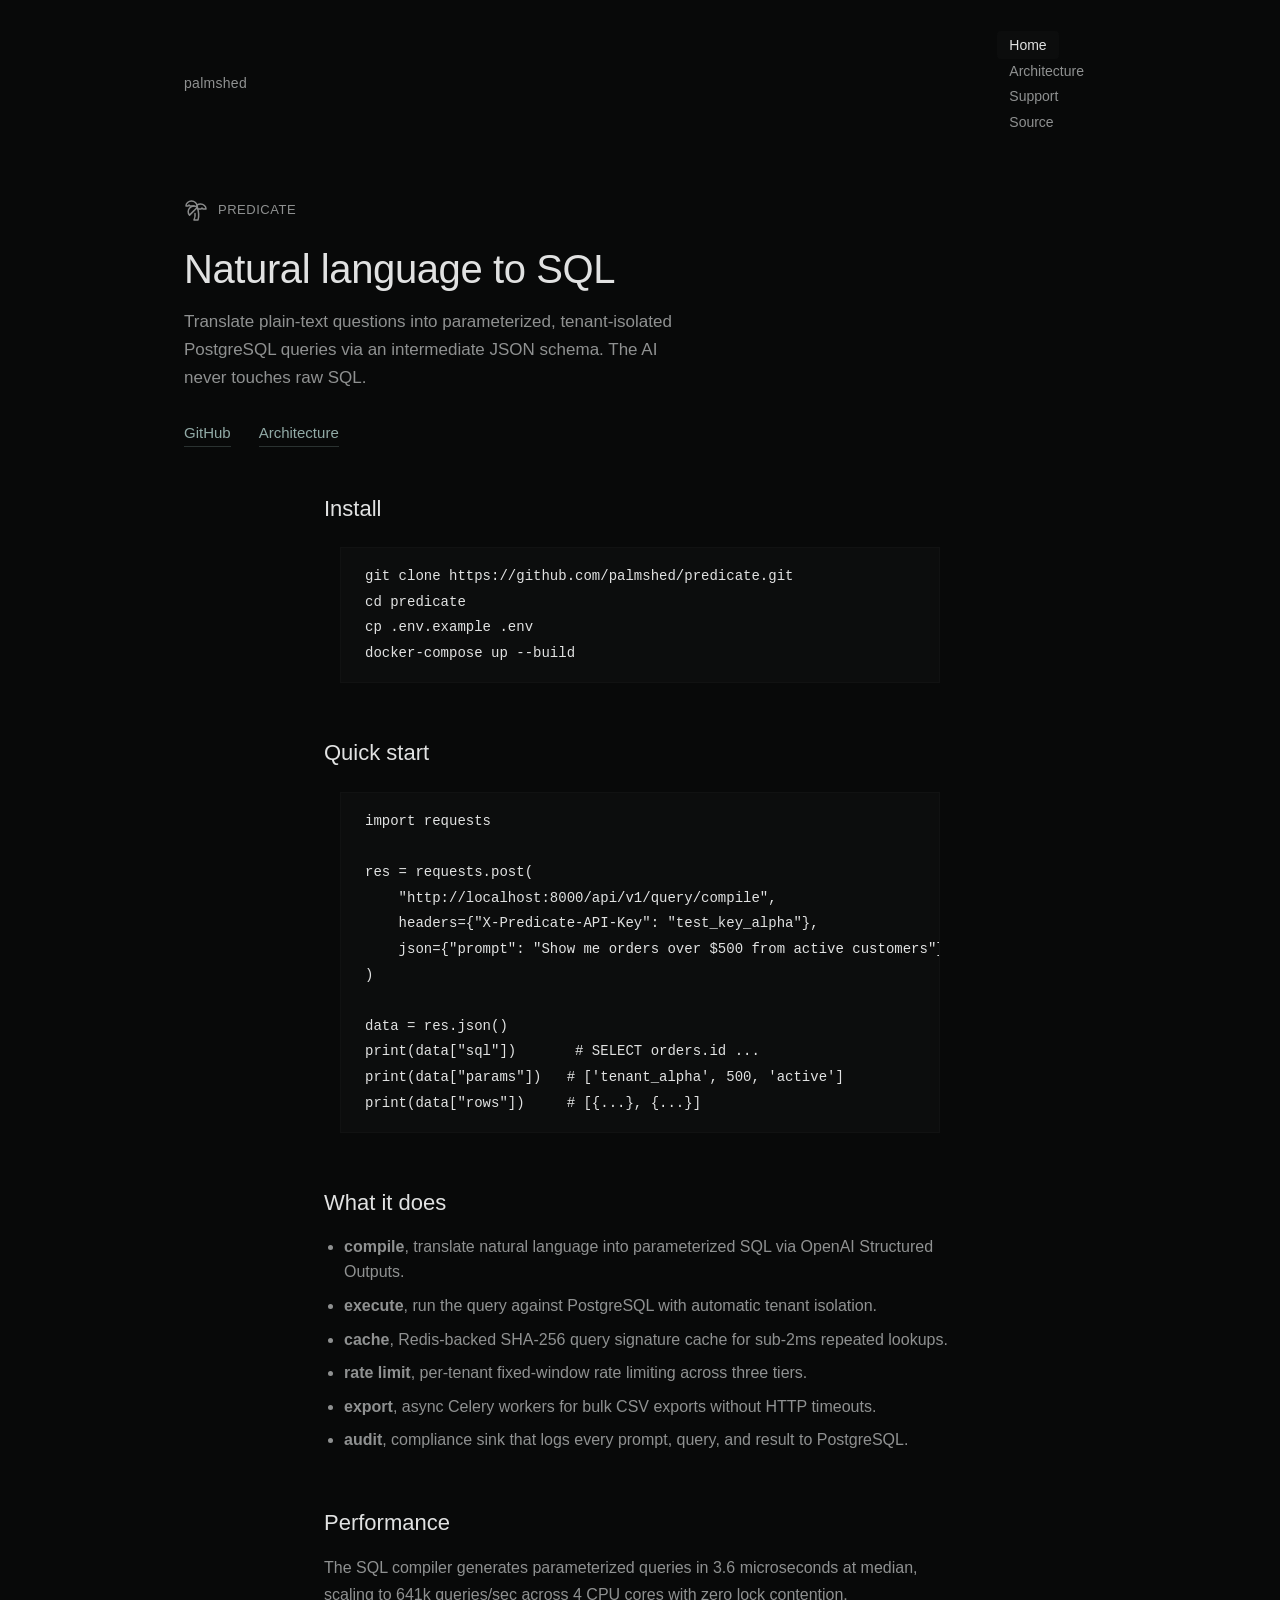
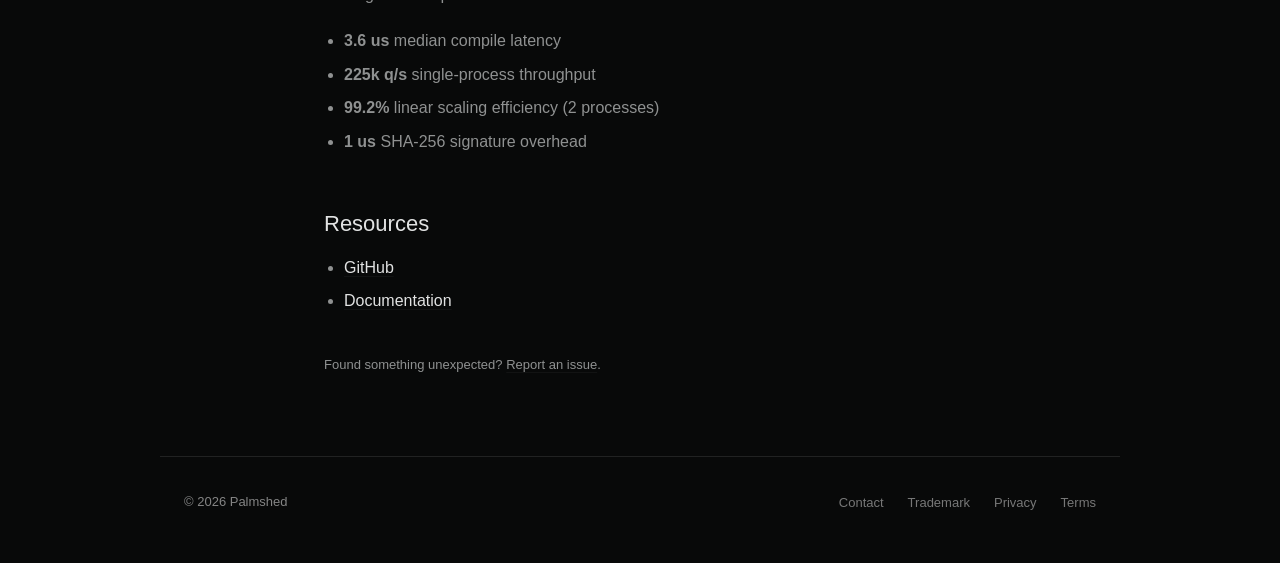
==== .github/website/index.html @ 476b5e03 "feat: add website and deploy workflow" ====
<!doctype html>
<html lang="en">
  <head>
    <meta charset="utf-8" />
    <meta name="viewport" content="width=device-width, initial-scale=1" />
    <title>predicate</title>
    <meta name="description" content="predicate ~ natural language to SQL translation middleware." />
    <link rel="stylesheet" href="./styles.css" />
    <link rel="icon" type="image/svg+xml" href="./favicon.svg" />
  </head>
  <body>
    <nav>
      <span class="nav-mark">palmshed</span>
      <ul class="nav-links" id="nav">
        <li><a href="./index.html" class="active">Home</a></li>
        <li><a href="./app.html">Architecture</a></li>
        <li><a href="./support.html">Support</a></li>
        <li><a href="https://github.com/palmshed/predicate">Source</a></li>
      </ul>
      <button class="mobile-menu-toggle" aria-label="Menu" aria-expanded="false">Menu</button>
    </nav>

    <div class="hero">
      <div class="hero-content">
        <div class="hero-mark">
          <svg viewBox="0 0 24 24" fill="none" stroke="currentColor" stroke-width="1.5" stroke-linecap="round" stroke-linejoin="round" aria-hidden="true">
            <path d="M13 8c0-2.76-2.46-5-5.5-5S2 5.24 2 8h2l1-1 1 1h4"/>
            <path d="M13 7.14A5.82 5.82 0 0 1 16.5 6c3.04 0 5.5 2.24 5.5 5h-3l-1-1-1 1h-3"/>
            <path d="M5.89 9.71c-2.15 2.15-2.3 5.47-.35 7.43l4.24-4.25.7-.7.71-.71 2.12-2.12c-1.95-1.96-5.27-1.8-7.42.35"/>
            <path d="M11 15.5c.5 2.5-.17 4.5-1 6.5h4c2-5.5-.5-12-1-14"/>
          </svg>
          <span>predicate</span>
        </div>
        <h1>Natural language to SQL</h1>
        <p>Translate plain-text questions into parameterized, tenant-isolated PostgreSQL queries via an intermediate JSON schema. The AI never touches raw SQL.</p>
        <div class="hero-actions">
          <a href="https://github.com/palmshed/predicate">GitHub</a>
          <a href="./app.html">Architecture</a>
        </div>
      </div>
    </div>

    <div class="page">
      <section>
        <h2>Install</h2>
        <pre><code>git clone https://github.com/palmshed/predicate.git
cd predicate
cp .env.example .env
docker-compose up --build</code></pre>
      </section>

      <section>
        <h2>Quick start</h2>
        <pre><code>import requests

res = requests.post(
    "http://localhost:8000/api/v1/query/compile",
    headers={"X-Predicate-API-Key": "test_key_alpha"},
    json={"prompt": "Show me orders over $500 from active customers"}
)

data = res.json()
print(data["sql"])       # SELECT orders.id ...
print(data["params"])   # ['tenant_alpha', 500, 'active']
print(data["rows"])     # [{...}, {...}]</code></pre>
      </section>

      <section>
        <h2>What it does</h2>
        <ul>
          <li><strong>compile</strong>, translate natural language into parameterized SQL via OpenAI Structured Outputs.</li>
          <li><strong>execute</strong>, run the query against PostgreSQL with automatic tenant isolation.</li>
          <li><strong>cache</strong>, Redis-backed SHA-256 query signature cache for sub-2ms repeated lookups.</li>
          <li><strong>rate limit</strong>, per-tenant fixed-window rate limiting across three tiers.</li>
          <li><strong>export</strong>, async Celery workers for bulk CSV exports without HTTP timeouts.</li>
          <li><strong>audit</strong>, compliance sink that logs every prompt, query, and result to PostgreSQL.</li>
        </ul>
      </section>

      <section>
        <h2>Performance</h2>
        <p>The SQL compiler generates parameterized queries in 3.6 microseconds at median, scaling to 641k queries/sec across 4 CPU cores with zero lock contention.</p>
        <ul>
          <li><strong>3.6 us</strong> median compile latency</li>
          <li><strong>225k q/s</strong> single-process throughput</li>
          <li><strong>99.2%</strong> linear scaling efficiency (2 processes)</li>
          <li><strong>1 us</strong> SHA-256 signature overhead</li>
        </ul>
      </section>

      <section>
        <h2>Resources</h2>
        <ul>
          <li><a href="https://github.com/palmshed/predicate">GitHub</a></li>
          <li><a href="https://github.com/palmshed/predicate/blob/main/README.md">Documentation</a></li>
        </ul>
        <p class="feedback">Found something unexpected? <a href="https://github.com/palmshed/predicate/issues">Report an issue</a>.</p>
      </section>
    </div>

    <footer>
      <p>&copy; 2026 Palmshed</p>
      <ul class="footer-links">
        <li><a href="./contact.html">Contact</a></li>
        <li><a href="./trademark.html">Trademark</a></li>
        <li><a href="./privacy.html">Privacy</a></li>
        <li><a href="./terms.html">Terms</a></li>
      </ul>
    </footer>

    <script>
      (function() {
        var toggle = document.querySelector('.mobile-menu-toggle');
        var nav = document.getElementById('nav');
        if (!toggle || !nav) return;
        function sync() { toggle.setAttribute('aria-expanded', nav.classList.contains('active')); }
        toggle.addEventListener('click', function(e) {
          e.stopPropagation();
          nav.classList.toggle('active');
          sync();
        });
        document.addEventListener('click', function(e) {
          if (nav.classList.contains('active') && !nav.contains(e.target) && e.target !== toggle) {
            nav.classList.remove('active');
            sync();
          }
        });
        document.addEventListener('keydown', function(e) {
          if (e.key === 'Escape' && nav.classList.contains('active')) {
            nav.classList.remove('active');
            sync();
            toggle.focus();
          }
        });
      })();
    </script>
  </body>
</html>
---- .github/website/styles.css ----
:root {
  --bg: #080909;
  --surface: #0e1010;
  --text: #e1e2e2;
  --text-secondary: #8f9191;
  --accent: #91AAA6;
  --border: rgba(255, 255, 255, 0.04);
  --code-bg: rgba(255, 255, 255, 0.015);
  --font: -apple-system, BlinkMacSystemFont, "Segoe UI", Roboto, Helvetica, Arial, sans-serif;
  --mono: ui-monospace, SFMono-Regular, "SF Mono", Menlo, Consolas, monospace;
}

* {
  box-sizing: border-box;
  margin: 0;
  padding: 0;
}

body {
  background: var(--bg);
  color: var(--text);
  font-family: var(--font);
  font-size: 1rem;
  line-height: 1.6;
  -webkit-font-smoothing: antialiased;
}

a {
  color: var(--text);
  text-decoration: underline;
  text-underline-offset: 3px;
  text-decoration-color: var(--border);
}

a:hover {
  color: var(--accent);
  text-decoration-color: var(--accent);
}

:focus-visible {
  outline: 1.5px solid var(--accent);
  outline-offset: 2px;
}

nav {
  display: flex;
  align-items: center;
  justify-content: space-between;
  padding: 2rem 1.5rem 0;
  max-width: 960px;
  margin: 0 auto;
  position: relative;
}

.nav-mark {
  font-size: 0.875rem;
  font-weight: 500;
  color: var(--text-secondary);
  letter-spacing: 0.02em;
}

.nav-links {
  gap: 0.25rem;
  list-style: none;
}

.nav-links a {
  font-size: 0.875rem;
  color: var(--text-secondary);
  text-decoration: none;
  padding: 0.375rem 0.75rem;
  border-radius: 4px;
  transition: none;
}

.nav-links a:hover,
.nav-links a.active {
  color: var(--text);
  background: var(--code-bg);
}

.mobile-menu-toggle {
  display: none;
  background: none;
  border: 1px solid var(--border);
  border-radius: 4px;
  cursor: pointer;
  padding: 0.5rem 0.75rem;
  color: var(--text-secondary);
  font-family: var(--font);
  font-size: 0.8125rem;
}

.mobile-menu-toggle:hover {
  color: var(--text);
  border-color: rgba(255, 255, 255, 0.15);
}

.hero {
  padding: 4rem 1.5rem 3rem;
  max-width: 960px;
  margin: 0 auto;
}

.hero-content {
  max-width: 640px;
}

.hero-mark {
  display: flex;
  align-items: center;
  gap: 0.625rem;
  margin-bottom: 1.5rem;
}

.hero-mark svg {
  width: 1.5rem;
  height: 1.5rem;
  opacity: 0.6;
  flex-shrink: 0;
}

.hero-mark span {
  font-size: 0.8125rem;
  color: var(--text-secondary);
  font-weight: 500;
  letter-spacing: 0.04em;
  text-transform: uppercase;
}

.hero h1 {
  font-size: clamp(1.625rem, 4.5vw, 2.5rem);
  font-weight: 500;
  line-height: 1.15;
  margin-bottom: 1rem;
  letter-spacing: -0.01em;
  max-width: 500px;
}

.hero p {
  font-size: clamp(1rem, 2.5vw, 1.0625rem);
  color: var(--text-secondary);
  line-height: 1.65;
  max-width: 520px;
}

.hero-actions {
  margin-top: 1.75rem;
  display: flex;
  gap: 1.75rem;
  align-items: center;
  flex-wrap: wrap;
}

.hero-actions a {
  font-size: 0.9375rem;
  font-weight: 500;
  color: var(--accent);
  text-decoration: none;
  border-bottom: 1px solid rgba(145, 170, 166, 0.25);
  padding-bottom: 1px;
}

.hero-actions a:hover {
  color: var(--text);
  border-color: var(--text-secondary);
}

.page {
  max-width: 680px;
  margin: 0 auto;
  padding: 0 1.5rem 5rem;
}

.page section + section {
  margin-top: 3.5rem;
}

.page h2 {
  font-size: 1.375rem;
  font-weight: 500;
  margin-bottom: 1rem;
  color: var(--text);
  line-height: 1.3;
}

.page h3 {
  font-size: 1.0625rem;
  font-weight: 500;
  margin-bottom: 0.75rem;
  color: var(--text);
}

.page p {
  margin-bottom: 1.25rem;
  color: var(--text-secondary);
  line-height: 1.7;
}

.page p:last-child {
  margin-bottom: 0;
}

.page ul {
  margin-bottom: 1.25rem;
  padding-left: 1.25rem;
  color: var(--text-secondary);
}

.page li {
  margin-bottom: 0.5rem;
  line-height: 1.6;
}

.page li:last-child {
  margin-bottom: 0;
}

.page a,
.hero p a {
  color: var(--text);
  text-decoration: underline;
  text-underline-offset: 3px;
  text-decoration-color: var(--border);
}

.page a:hover,
.hero p a:hover {
  color: var(--accent);
  text-decoration-color: var(--accent);
}

code {
  font-family: var(--mono);
  font-size: 0.875em;
  color: #d0ddd9;
  background: var(--code-bg);
  padding: 0.125rem 0.375rem;
  border-radius: 3px;
  word-break: break-word;
}

pre {
  background: var(--code-bg);
  border: 1px solid rgba(255, 255, 255, 0.02);
  padding: 1rem 1.5rem;
  overflow-x: auto;
  margin-top: 1.5rem;
  margin-bottom: 1.5rem;
  max-width: 600px;
  margin-left: auto;
  margin-right: auto;
}

pre code {
  background: none;
  padding: 0;
  color: var(--text);
  font-size: 0.875rem;
  line-height: 1.65;
  font-family: var(--mono);
}

.table {
  width: 100%;
  border-collapse: collapse;
  margin-bottom: 1.5rem;
  font-size: 0.875rem;
}

.table th {
  text-align: left;
  padding: 0.75rem 1rem;
  color: var(--text-secondary);
  font-weight: 500;
  border-bottom: 1px solid var(--border);
  font-size: 0.75rem;
  text-transform: uppercase;
  letter-spacing: 0.04em;
}

.table td {
  padding: 0.75rem 1rem;
  color: var(--text-secondary);
  border-bottom: 1px solid var(--border);
  vertical-align: top;
  line-height: 1.6;
}

.table tr:last-child td {
  border-bottom: none;
}

footer {
  max-width: 960px;
  margin: 0 auto;
  padding: 2rem 1.5rem 3rem;
  border-top: 1px solid rgba(255, 255, 255, 0.1);
  display: flex;
  justify-content: space-between;
  align-items: center;
  flex-wrap: wrap;
  gap: 1rem;
}

footer p {
  color: rgba(255, 255, 255, 0.5);
  font-size: 0.8125rem;
}

.footer-links {
  display: flex;
  gap: 1.5rem;
  list-style: none;
}

.footer-links a {
  color: rgba(255, 255, 255, 0.45);
  font-size: 0.8125rem;
  text-decoration: none;
}

.footer-links a:hover {
  color: var(--text);
}

.feedback {
  font-size: 0.8125rem;
  margin-top: 2.5rem;
}

.feedback a {
  color: inherit;
}

.hero-short {
  padding: 3rem 1.5rem 2.5rem;
}

.hero-short h1 {
  font-size: clamp(1.375rem, 3.5vw, 2rem);
  max-width: 480px;
}

.hero-short .hero-content {
  max-width: 560px;
}

.hero-404 {
  padding-top: 5rem;
  padding-bottom: 4rem;
}

.subtext {
  font-size: 0.875rem;
  color: var(--text-secondary);
  margin-top: 0.75rem;
}

@media (max-width: 768px) {
  nav {
    padding: 1.25rem 1rem 0;
  }

  .nav-links {
    display: none;
    position: absolute;
    top: 100%;
    left: 0;
    right: 0;
    background: var(--surface);
    border: 1px solid var(--border);
    border-radius: 8px;
    padding: 0.25rem;
    flex-direction: column;
    gap: 0;
    z-index: 100;
    margin: 0.5rem 1rem 0;
  }

  .nav-links.active {
    display: flex;
  }

  .nav-links a {
    padding: 0.75rem 1rem;
    font-size: 1rem;
    border-radius: 0;
  }

  .nav-links li:first-child a {
    border-radius: 6px 6px 0 0;
  }

  .nav-links li:last-child a {
    border-radius: 0 0 6px 6px;
  }

  .mobile-menu-toggle {
    display: flex;
    align-items: center;
    padding: 0.75rem 1rem;
    min-height: 44px;
    min-width: 44px;
  }

  .hero {
    padding: 2.5rem 1rem 2rem;
  }

  .hero h1 {
    max-width: none;
  }

  .hero p {
    font-size: 1rem;
  }

  .hero-content {
    max-width: none;
  }

  .page {
    padding: 0 1rem 3rem;
  }

  .page section + section {
    margin-top: 2.5rem;
  }

  .feedback {
    margin-top: 2rem;
  }

  footer {
    padding: 1.5rem 1rem 2rem;
    flex-direction: column;
    text-align: center;
  }

  .table th {
    display: none;
  }

  .table td {
    display: block;
    padding: 0.5rem 0;
    border: none;
  }

  .table tr {
    display: block;
    padding: 0.75rem 0;
    margin-bottom: 1rem;
  }

  .table td::before {
    content: attr(data-label);
    display: block;
    font-size: 0.75rem;
    text-transform: uppercase;
    letter-spacing: 0.03em;
    color: var(--text-secondary);
    margin-bottom: 0.25rem;
  }
}

@media (max-height: 500px) and (max-width: 900px) {
  .hero {
    padding: 1.5rem 1rem 1rem;
  }

  .hero-short {
    padding: 1.25rem 1rem 1rem;
  }

  .hero-404 {
    padding-top: 2rem;
    padding-bottom: 1.5rem;
  }
}

@media (max-width: 480px) {
  .hero {
    padding: 2rem 1rem 1.5rem;
  }

  .hero-short {
    padding: 2rem 1rem 1.5rem;
  }

  .hero-404 {
    padding-top: 3rem;
    padding-bottom: 2.5rem;
  }

  .hero-actions {
    flex-direction: column;
    align-items: flex-start;
    gap: 1rem;
  }

  .page {
    padding: 0 1rem 2rem;
  }

  .page section + section {
    margin-top: 2rem;
  }

  .feedback {
    margin-top: 1.5rem;
  }

  pre {
    padding: 0.75rem 1rem;
  }

  footer {
    gap: 0.75rem;
  }

  .footer-links {
    gap: 1rem;
    flex-wrap: wrap;
    justify-content: center;
  }

  .footer-links a {
    display: inline-block;
    padding: 0.75rem 0;
  }
}

@media (prefers-reduced-motion: reduce) {
  *, *::before, *::after {
    animation: none !important;
    transition: none !important;
  }
}
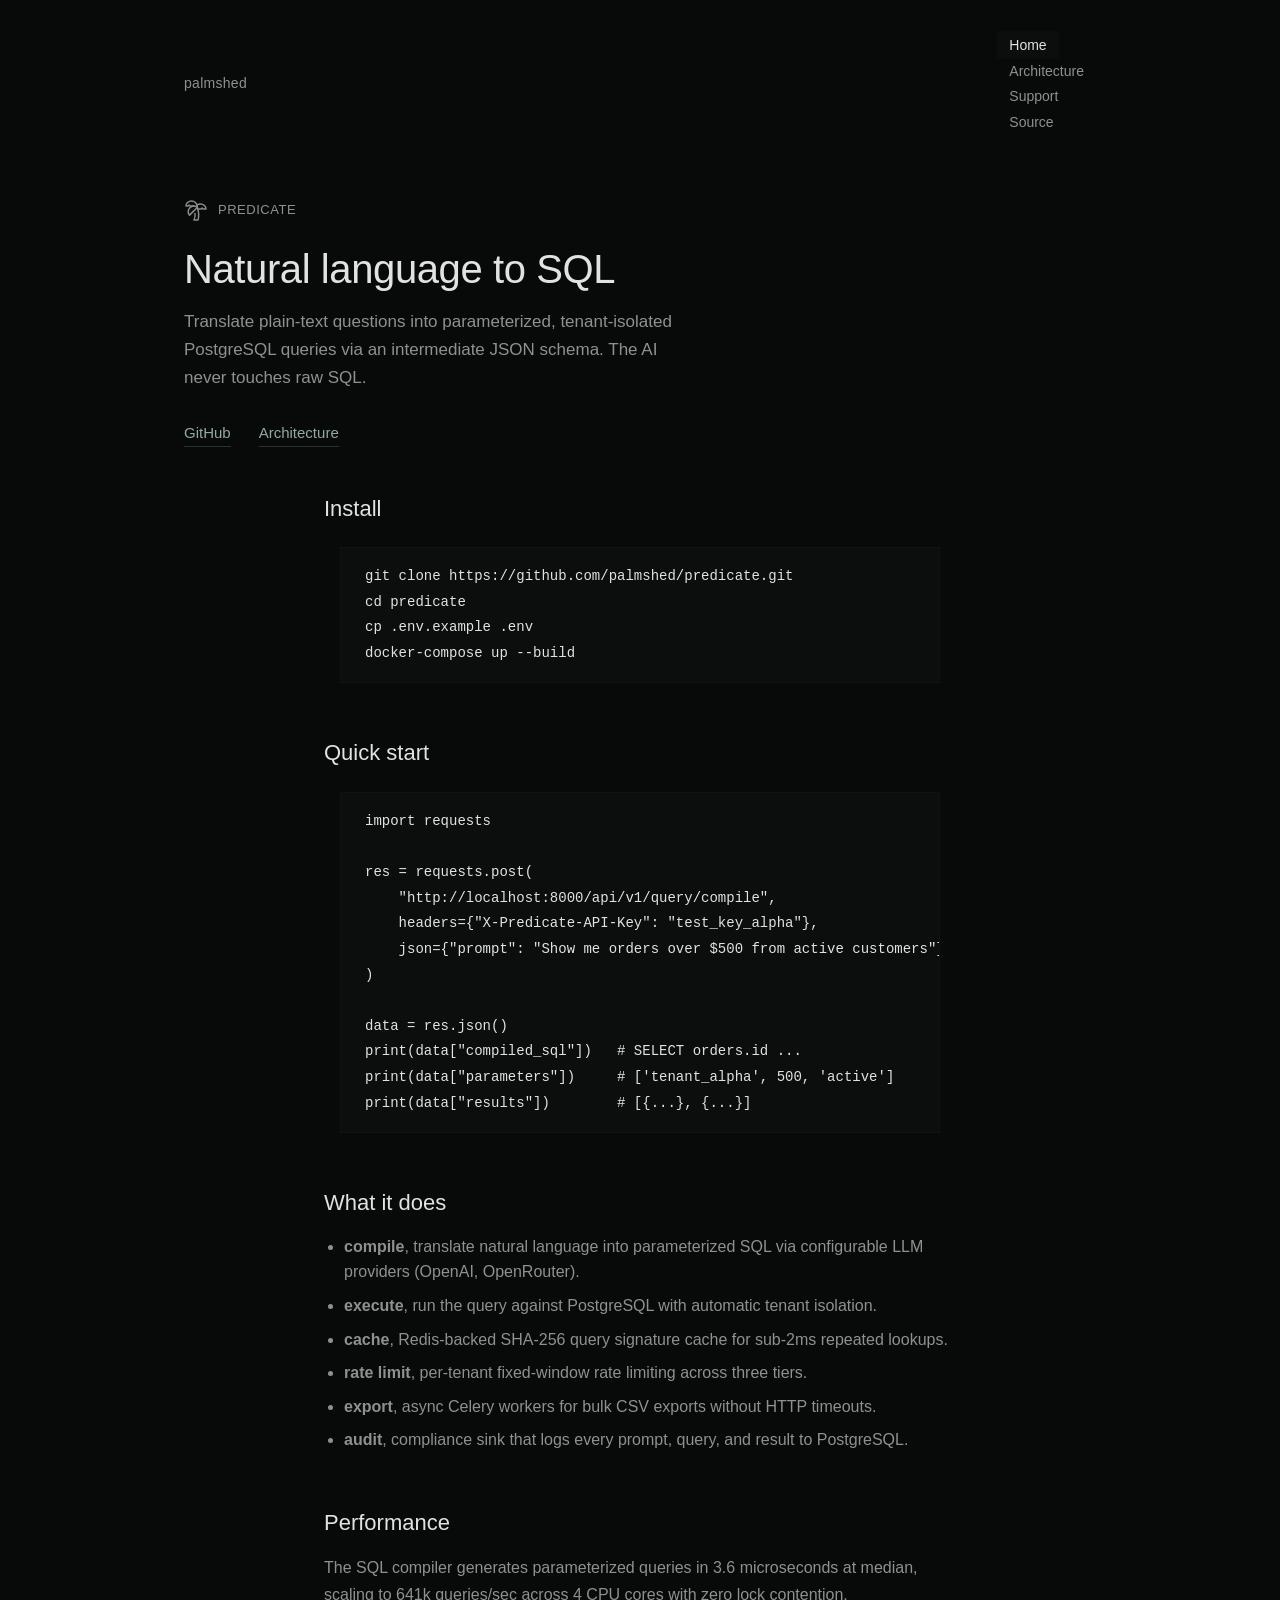
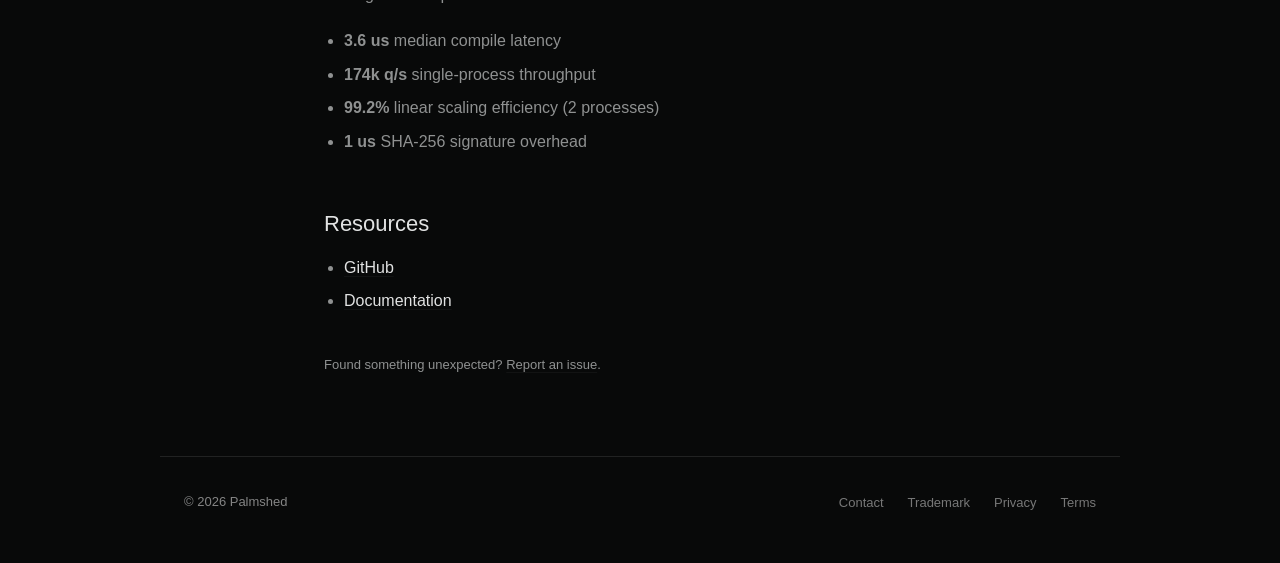
==== commit d62c048e: "Fix 43 stale items, polish UI empty state and tabs" ====
--- a/.github/website/index.html
+++ b/.github/website/index.html
@@ -60,15 +60,15 @@
 )
 
 data = res.json()
-print(data["sql"])       # SELECT orders.id ...
-print(data["params"])   # ['tenant_alpha', 500, 'active']
-print(data["rows"])     # [{...}, {...}]</code></pre>
+print(data["compiled_sql"])   # SELECT orders.id ...
+print(data["parameters"])     # ['tenant_alpha', 500, 'active']
+print(data["results"])        # [{...}, {...}]</code></pre>
       </section>
 
       <section>
         <h2>What it does</h2>
         <ul>
-          <li><strong>compile</strong>, translate natural language into parameterized SQL via OpenAI Structured Outputs.</li>
+          <li><strong>compile</strong>, translate natural language into parameterized SQL via configurable LLM providers (OpenAI, OpenRouter).</li>
           <li><strong>execute</strong>, run the query against PostgreSQL with automatic tenant isolation.</li>
           <li><strong>cache</strong>, Redis-backed SHA-256 query signature cache for sub-2ms repeated lookups.</li>
           <li><strong>rate limit</strong>, per-tenant fixed-window rate limiting across three tiers.</li>
@@ -82,7 +82,7 @@
         <p>The SQL compiler generates parameterized queries in 3.6 microseconds at median, scaling to 641k queries/sec across 4 CPU cores with zero lock contention.</p>
         <ul>
           <li><strong>3.6 us</strong> median compile latency</li>
-          <li><strong>225k q/s</strong> single-process throughput</li>
+          <li><strong>174k q/s</strong> single-process throughput</li>
           <li><strong>99.2%</strong> linear scaling efficiency (2 processes)</li>
           <li><strong>1 us</strong> SHA-256 signature overhead</li>
         </ul>
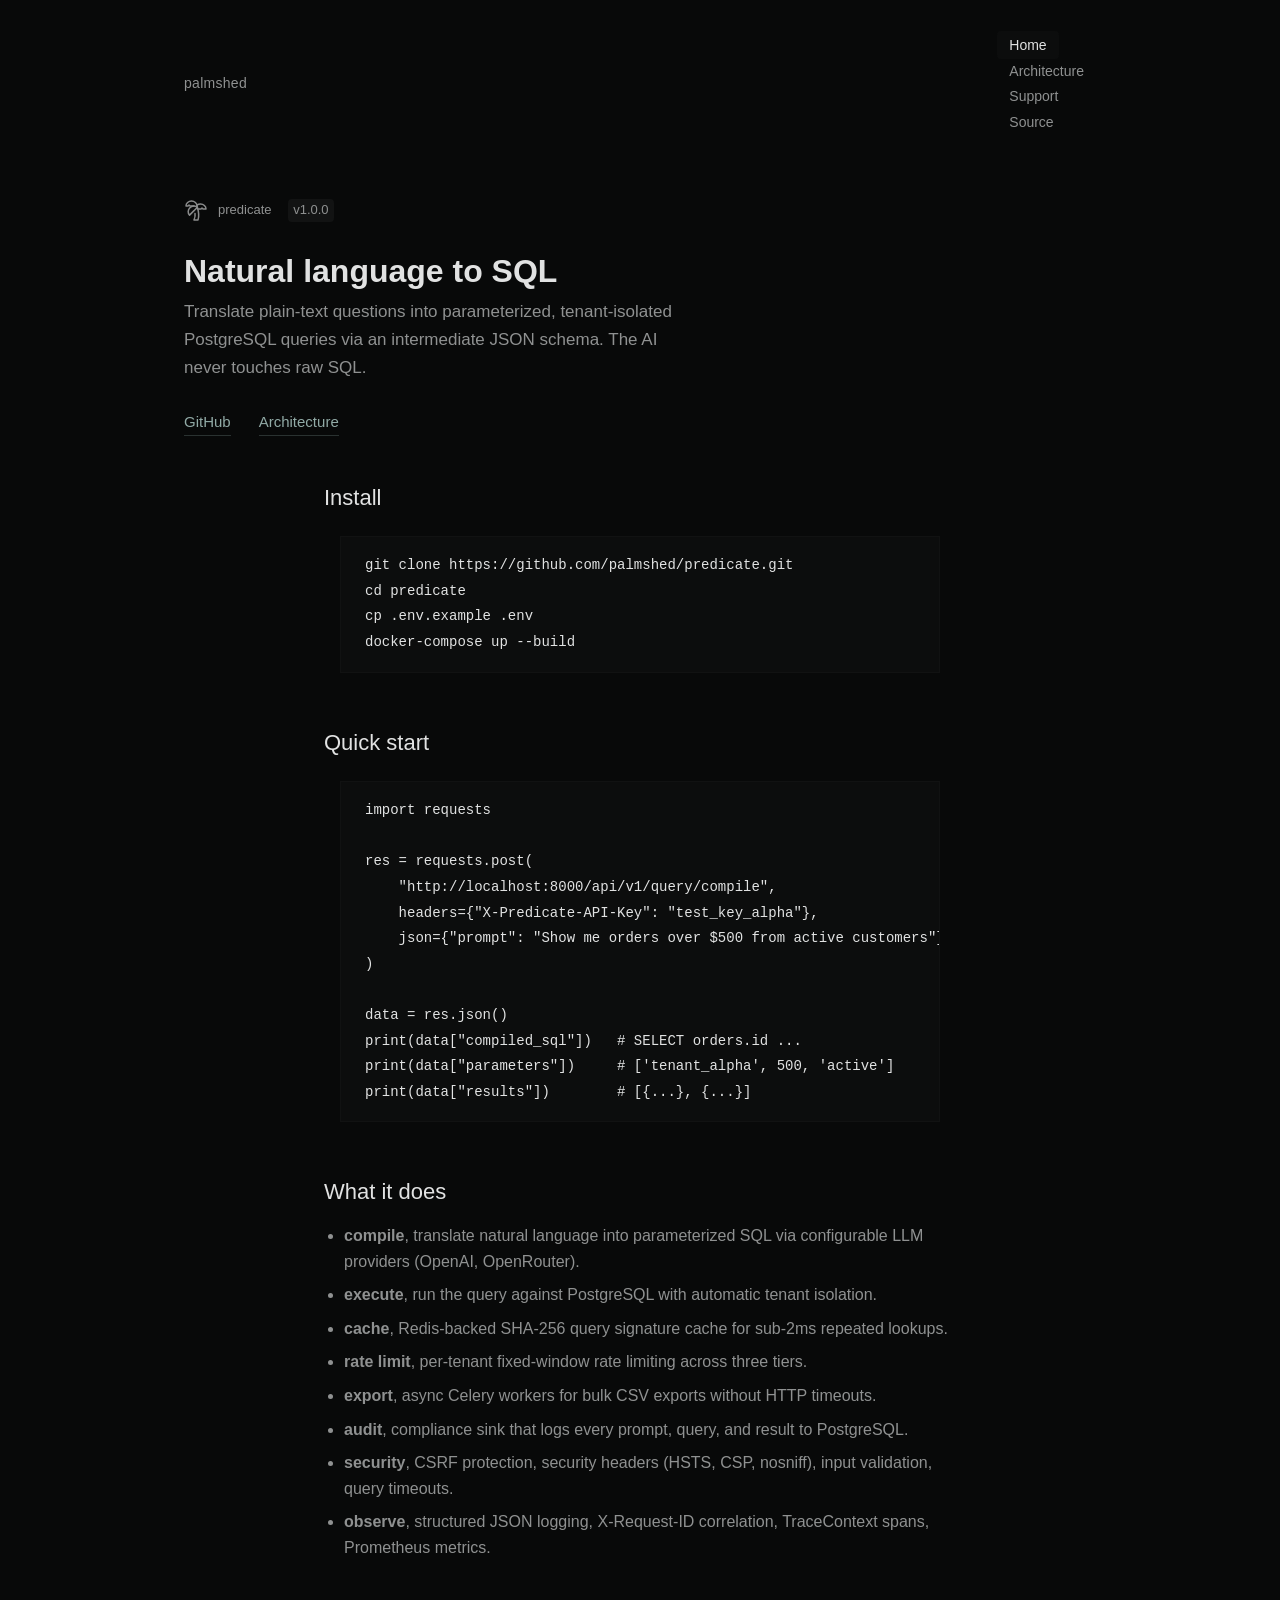
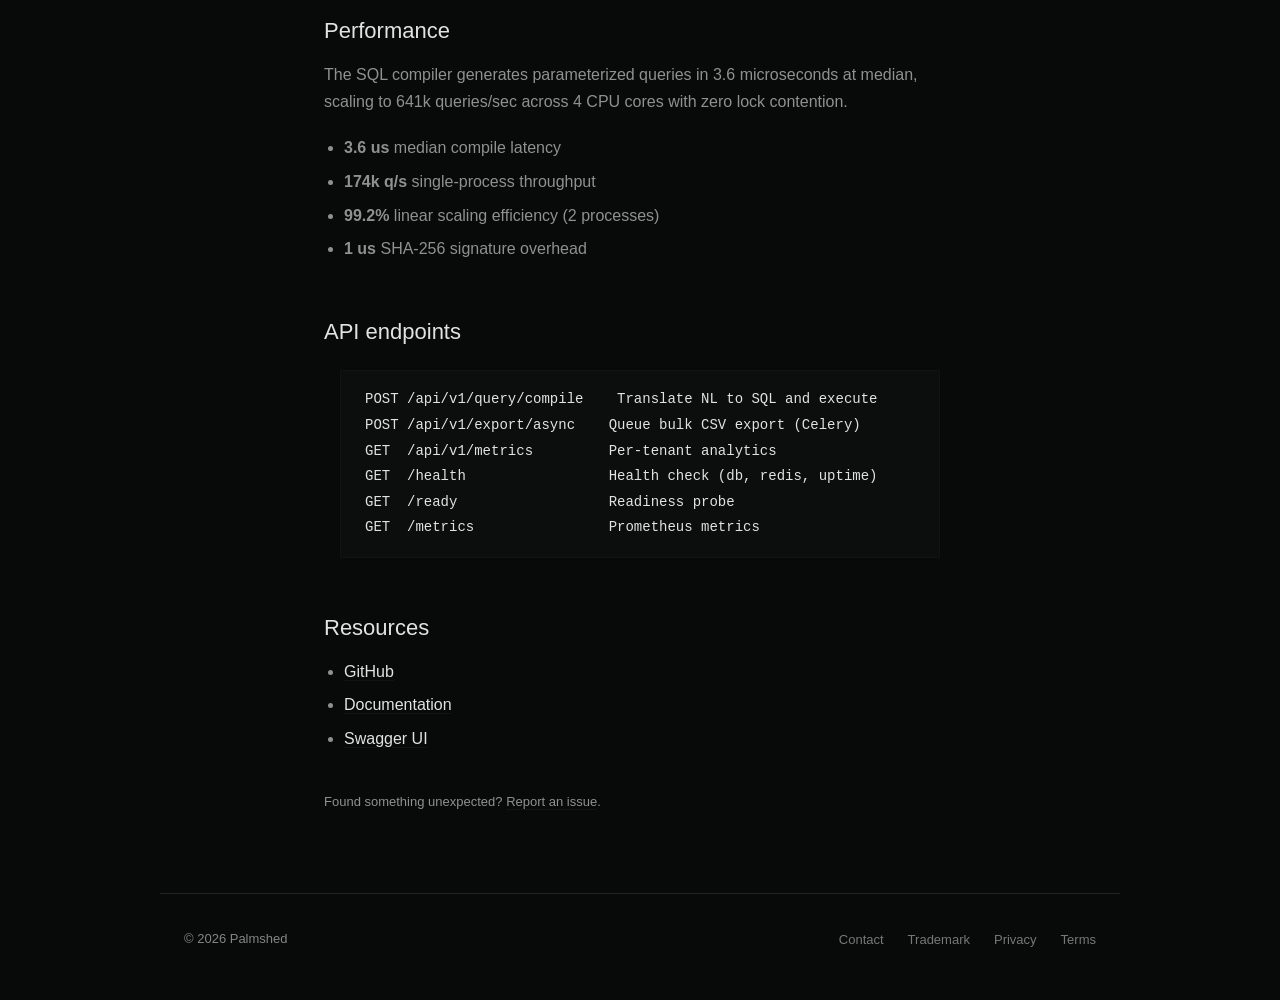
==== commit 4ee45bd7: "Update website pages for v1.0.0 - index.html: version badge, security/observability features, API en" ====
--- a/.github/website/index.html
+++ b/.github/website/index.html
@@ -4,7 +4,7 @@
     <meta charset="utf-8" />
     <meta name="viewport" content="width=device-width, initial-scale=1" />
     <title>predicate</title>
-    <meta name="description" content="predicate ~ natural language to SQL translation middleware." />
+    <meta name="description" content="predicate ~ natural language to SQL compilation platform." />
     <link rel="stylesheet" href="./styles.css" />
     <link rel="icon" type="image/svg+xml" href="./favicon.svg" />
   </head>
@@ -30,6 +30,7 @@
             <path d="M11 15.5c.5 2.5-.17 4.5-1 6.5h4c2-5.5-.5-12-1-14"/>
           </svg>
           <span>predicate</span>
+          <span class="version-badge">v1.0.0</span>
         </div>
         <h1>Natural language to SQL</h1>
         <p>Translate plain-text questions into parameterized, tenant-isolated PostgreSQL queries via an intermediate JSON schema. The AI never touches raw SQL.</p>
@@ -74,6 +75,8 @@
           <li><strong>rate limit</strong>, per-tenant fixed-window rate limiting across three tiers.</li>
           <li><strong>export</strong>, async Celery workers for bulk CSV exports without HTTP timeouts.</li>
           <li><strong>audit</strong>, compliance sink that logs every prompt, query, and result to PostgreSQL.</li>
+          <li><strong>security</strong>, CSRF protection, security headers (HSTS, CSP, nosniff), input validation, query timeouts.</li>
+          <li><strong>observe</strong>, structured JSON logging, X-Request-ID correlation, TraceContext spans, Prometheus metrics.</li>
         </ul>
       </section>
 
@@ -89,10 +92,21 @@
       </section>
 
       <section>
+        <h2>API endpoints</h2>
+        <pre><code>POST /api/v1/query/compile    Translate NL to SQL and execute
+POST /api/v1/export/async    Queue bulk CSV export (Celery)
+GET  /api/v1/metrics         Per-tenant analytics
+GET  /health                 Health check (db, redis, uptime)
+GET  /ready                  Readiness probe
+GET  /metrics                Prometheus metrics</code></pre>
+      </section>
+
+      <section>
         <h2>Resources</h2>
         <ul>
           <li><a href="https://github.com/palmshed/predicate">GitHub</a></li>
           <li><a href="https://github.com/palmshed/predicate/blob/main/README.md">Documentation</a></li>
+          <li><a href="http://localhost:8000/docs">Swagger UI</a></li>
         </ul>
         <p class="feedback">Found something unexpected? <a href="https://github.com/palmshed/predicate/issues">Report an issue</a>.</p>
       </section>
--- a/.github/website/styles.css
+++ b/.github/website/styles.css
@@ -123,6 +123,17 @@
 .hero-mark span {
   font-size: 0.8125rem;
   color: var(--text-secondary);
+}
+
+.version-badge {
+  font-size: 0.6875rem;
+  background: var(--border);
+  color: var(--text-secondary);
+  padding: 0.1em 0.4em;
+  border-radius: 4px;
+  margin-left: 0.5em;
+  vertical-align: middle;
+}
   font-weight: 500;
   letter-spacing: 0.04em;
   text-transform: uppercase;
